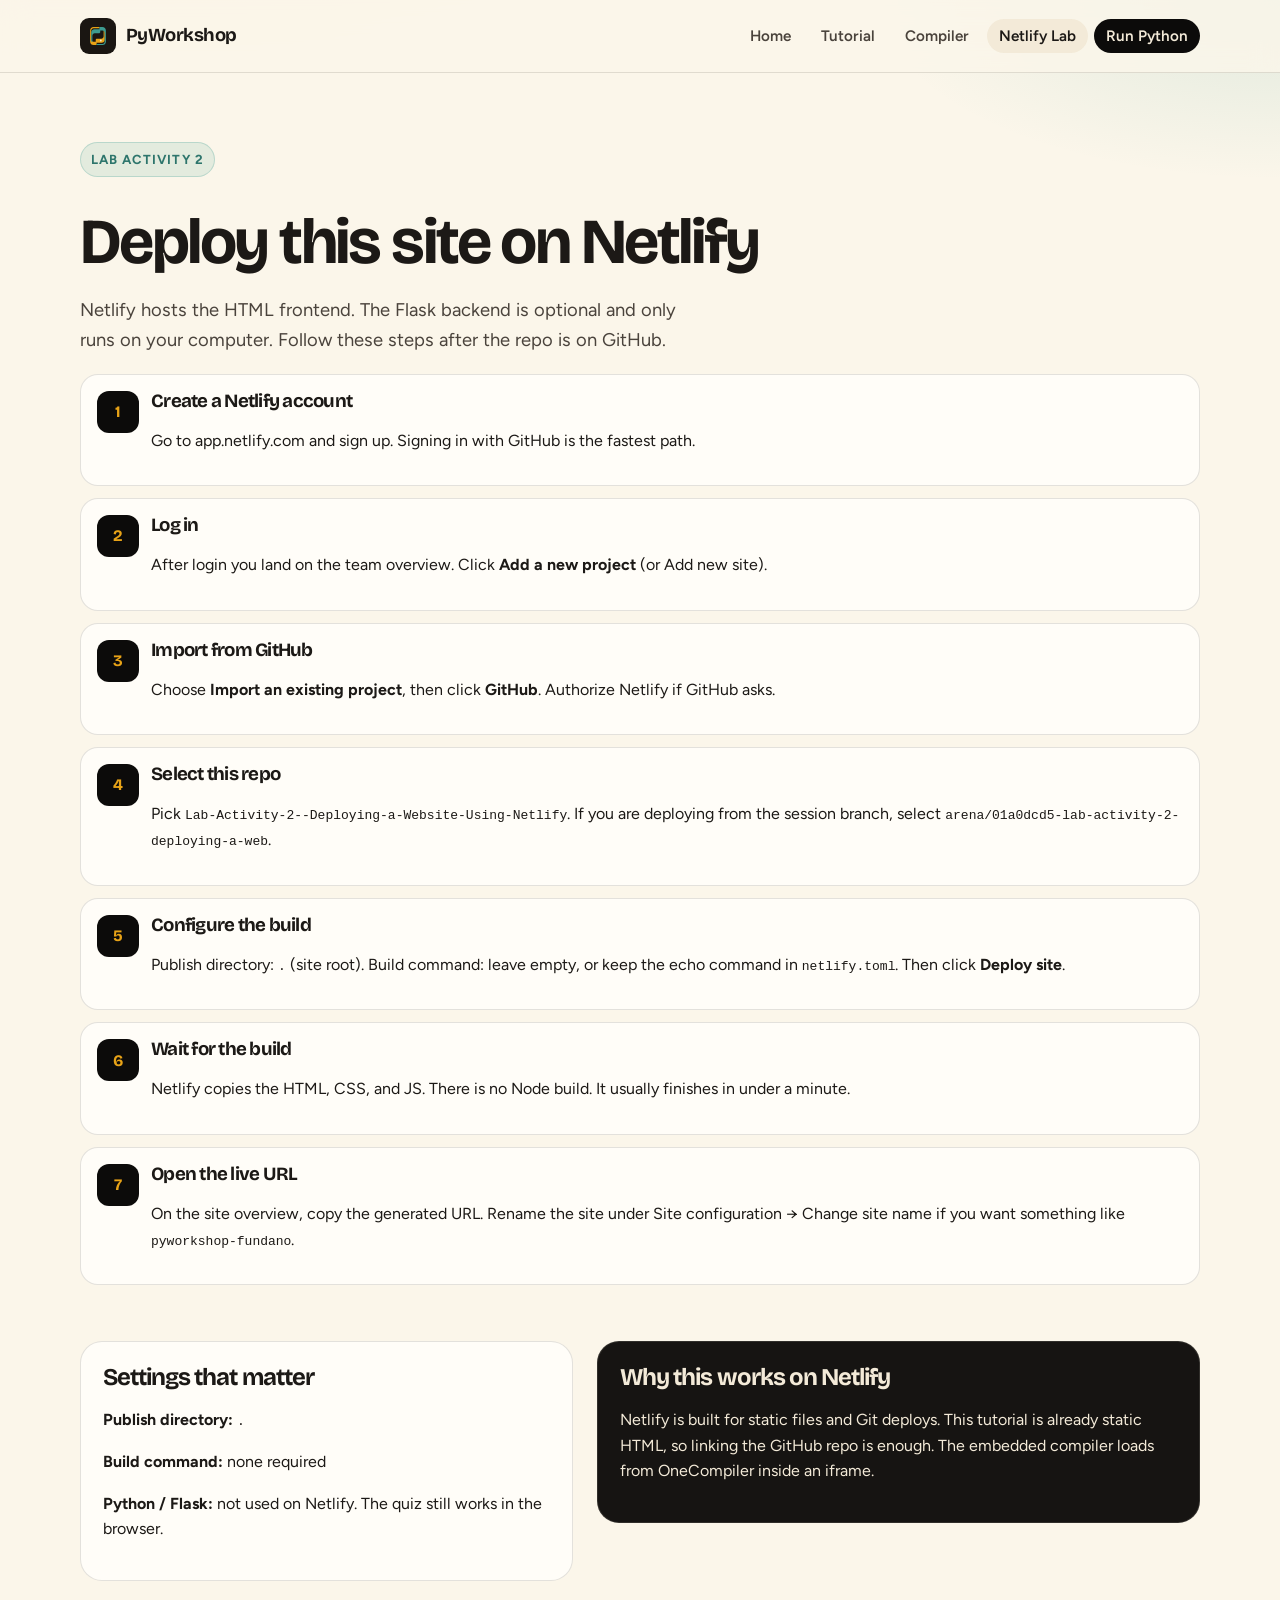
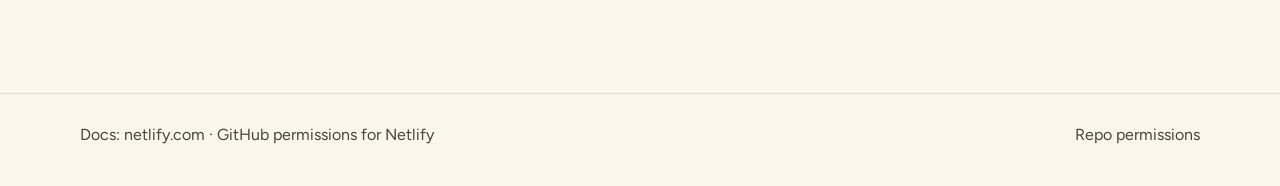
==== deploy.html @ e8c6c241 "Add Python tutorial site with HTML frontend and Flask backend Static pages for Netlify, an embedded " ====
<!DOCTYPE html>
<html lang="en">
<head>
  <meta charset="UTF-8">
  <meta name="viewport" content="width=device-width, initial-scale=1">
  <title>Deploy on Netlify · PyWorkshop</title>
  <link rel="icon" href="assets/mark.svg" type="image/svg+xml">
  <link rel="preconnect" href="https://fonts.googleapis.com">
  <link rel="preconnect" href="https://fonts.gstatic.com" crossorigin>
  <link href="https://fonts.googleapis.com/css2?family=Bricolage+Grotesque:opsz,wght@12..96,600;12..96,700&family=Figtree:wght@400;600;700&family=IBM+Plex+Mono:wght@400;600&display=swap" rel="stylesheet">
  <link rel="stylesheet" href="css/styles.css">
</head>
<body>
  <header class="site-header">
    <nav class="nav">
      <a class="brand" href="index.html">
        <img src="assets/mark.svg" alt="">
        PyWorkshop
      </a>
      <button class="menu-btn" id="menu-toggle" aria-expanded="false" aria-controls="nav-links">Menu</button>
      <ul class="nav-links" id="nav-links">
        <li><a href="index.html">Home</a></li>
        <li><a href="learn.html">Tutorial</a></li>
        <li><a href="playground.html">Compiler</a></li>
        <li><a href="deploy.html" aria-current="page">Netlify Lab</a></li>
        <li><a class="nav-cta" href="playground.html">Run Python</a></li>
      </ul>
    </nav>
  </header>

  <main class="wrap section">
    <p class="eyebrow">Lab Activity 2</p>
    <h1>Deploy this site on Netlify</h1>
    <p class="lede">Netlify hosts the HTML frontend. The Flask backend is optional and only runs on your computer. Follow these steps after the repo is on GitHub.</p>

    <div class="steps">
      <article class="step"><span>1</span><div><h3>Create a Netlify account</h3><p>Go to <a href="https://app.netlify.com/" target="_blank" rel="noopener">app.netlify.com</a> and sign up. Signing in with GitHub is the fastest path.</p></div></article>
      <article class="step"><span>2</span><div><h3>Log in</h3><p>After login you land on the team overview. Click <strong>Add a new project</strong> (or Add new site).</p></div></article>
      <article class="step"><span>3</span><div><h3>Import from GitHub</h3><p>Choose <strong>Import an existing project</strong>, then click <strong>GitHub</strong>. Authorize Netlify if GitHub asks.</p></div></article>
      <article class="step"><span>4</span><div><h3>Select this repo</h3><p>Pick <code>Lab-Activity-2--Deploying-a-Website-Using-Netlify</code>. If you are deploying from the session branch, select <code>arena/01a0dcd5-lab-activity-2-deploying-a-web</code>.</p></div></article>
      <article class="step"><span>5</span><div><h3>Configure the build</h3><p>Publish directory: <code>.</code> (site root). Build command: leave empty, or keep the echo command in <code>netlify.toml</code>. Then click <strong>Deploy site</strong>.</p></div></article>
      <article class="step"><span>6</span><div><h3>Wait for the build</h3><p>Netlify copies the HTML, CSS, and JS. There is no Node build. It usually finishes in under a minute.</p></div></article>
      <article class="step"><span>7</span><div><h3>Open the live URL</h3><p>On the site overview, copy the generated URL. Rename the site under Site configuration → Change site name if you want something like <code>pyworkshop-fundano</code>.</p></div></article>
    </div>

    <section class="section split">
      <div class="panel">
        <h2>Settings that matter</h2>
        <p><strong>Publish directory:</strong> <code>.</code></p>
        <p><strong>Build command:</strong> none required</p>
        <p><strong>Python / Flask:</strong> not used on Netlify. The quiz still works in the browser.</p>
      </div>
      <div class="panel night-panel">
        <h2>Why this works on Netlify</h2>
        <p>Netlify is built for static files and Git deploys. This tutorial is already static HTML, so linking the GitHub repo is enough. The embedded compiler loads from OneCompiler inside an iframe.</p>
      </div>
    </section>
  </main>

  <footer>
    <div class="wrap foot">
      <span>Docs: netlify.com · GitHub permissions for Netlify</span>
      <a href="https://docs.netlify.com/configure-builds/repo-permissions-linking/" target="_blank" rel="noopener">Repo permissions</a>
    </div>
  </footer>
  <script src="js/app.js"></script>
</body>
</html>
---- css/styles.css ----
:root {
  --ink: #1c1916;
  --ink-soft: #4a433c;
  --paper: #f3ead8;
  --paper-2: #e9dfc8;
  --cream: #fbf6ea;
  --night: #0c0b0a;
  --night-2: #161412;
  --night-3: #221e1a;
  --amber: #e8a317;
  --amber-deep: #c48412;
  --teal: #3d9b8f;
  --teal-deep: #2d756c;
  --rust: #c45c26;
  --line: rgba(28, 25, 22, 0.12);
  --line-light: rgba(243, 234, 216, 0.12);
  --shadow: 0 24px 50px rgba(12, 11, 10, 0.18);
  --font-display: "Bricolage Grotesque", "Segoe UI", sans-serif;
  --font-body: "Figtree", "Segoe UI", sans-serif;
  --font-mono: "IBM Plex Mono", ui-monospace, monospace;
  --radius: 18px;
  --max: 1120px;
}

*,
*::before,
*::after {
  box-sizing: border-box;
}

html {
  scroll-behavior: smooth;
}

body {
  margin: 0;
  color: var(--ink);
  background:
    radial-gradient(1200px 500px at 10% -10%, rgba(232, 163, 23, 0.16), transparent 50%),
    radial-gradient(900px 400px at 100% 0%, rgba(61, 155, 143, 0.14), transparent 45%),
    var(--cream);
  font-family: var(--font-body);
  line-height: 1.6;
  min-height: 100vh;
}

img,
svg {
  max-width: 100%;
  display: block;
}

a {
  color: inherit;
  text-decoration: none;
}

button,
input,
select {
  font: inherit;
}

.skip {
  position: absolute;
  left: -999px;
  top: 8px;
}

.skip:focus {
  left: 8px;
  background: var(--amber);
  color: var(--night);
  padding: 8px 12px;
  border-radius: 8px;
  z-index: 100;
}

.site-header {
  position: sticky;
  top: 0;
  z-index: 40;
  backdrop-filter: blur(14px);
  background: rgba(251, 246, 234, 0.84);
  border-bottom: 1px solid var(--line);
}

.nav {
  width: min(var(--max), calc(100% - 32px));
  margin: 0 auto;
  display: flex;
  align-items: center;
  justify-content: space-between;
  gap: 16px;
  min-height: 72px;
}

.brand {
  display: flex;
  align-items: center;
  gap: 10px;
  font-family: var(--font-display);
  font-weight: 700;
  letter-spacing: -0.03em;
  font-size: 1.15rem;
}

.brand img {
  width: 36px;
  height: 36px;
}

.nav-links {
  display: flex;
  align-items: center;
  gap: 6px;
  list-style: none;
  margin: 0;
  padding: 0;
}

.nav-links a {
  padding: 8px 12px;
  border-radius: 999px;
  color: var(--ink-soft);
  font-weight: 600;
  font-size: 0.95rem;
}

.nav-links a:hover,
.nav-links a[aria-current="page"] {
  background: var(--paper);
  color: var(--ink);
}

.nav-cta {
  background: var(--night) !important;
  color: var(--paper) !important;
}

.menu-btn {
  display: none;
  border: 1px solid var(--line);
  background: var(--paper);
  border-radius: 10px;
  padding: 8px 10px;
  cursor: pointer;
}

.wrap {
  width: min(var(--max), calc(100% - 32px));
  margin: 0 auto;
}

.hero {
  display: grid;
  grid-template-columns: 1.15fr 0.85fr;
  gap: 40px;
  align-items: center;
  padding: 56px 0 28px;
}

.eyebrow {
  display: inline-flex;
  align-items: center;
  gap: 8px;
  font-size: 0.82rem;
  font-weight: 700;
  letter-spacing: 0.08em;
  text-transform: uppercase;
  color: var(--teal-deep);
  background: rgba(61, 155, 143, 0.12);
  border: 1px solid rgba(61, 155, 143, 0.25);
  padding: 6px 10px;
  border-radius: 999px;
}

h1,
h2,
h3 {
  font-family: var(--font-display);
  letter-spacing: -0.04em;
  line-height: 1.12;
  margin: 0 0 12px;
}

h1 {
  font-size: clamp(2.4rem, 5vw, 4.2rem);
  margin-top: 16px;
}

.lede {
  font-size: 1.15rem;
  color: var(--ink-soft);
  max-width: 52ch;
}

.actions {
  display: flex;
  flex-wrap: wrap;
  gap: 10px;
  margin-top: 24px;
}

.btn {
  display: inline-flex;
  align-items: center;
  justify-content: center;
  gap: 8px;
  border-radius: 999px;
  padding: 12px 18px;
  font-weight: 700;
  border: 1px solid transparent;
  cursor: pointer;
  transition: transform 0.15s ease, background 0.15s ease;
}

.btn:hover {
  transform: translateY(-1px);
}

.btn-primary {
  background: var(--night);
  color: var(--paper);
}

.btn-amber {
  background: var(--amber);
  color: var(--night);
}

.btn-ghost {
  background: transparent;
  border-color: var(--line);
  color: var(--ink);
}

.hero-card {
  background: var(--night);
  color: var(--paper);
  border-radius: 28px;
  padding: 22px;
  box-shadow: var(--shadow);
  position: relative;
  overflow: hidden;
}

.hero-card::after {
  content: "";
  position: absolute;
  width: 180px;
  height: 180px;
  right: -40px;
  top: -40px;
  background: radial-gradient(circle, rgba(232, 163, 23, 0.35), transparent 70%);
}

.terminal-bar {
  display: flex;
  gap: 6px;
  margin-bottom: 16px;
}

.dot {
  width: 10px;
  height: 10px;
  border-radius: 50%;
  background: #5a534c;
}

.dot:nth-child(1) { background: #c45c26; }
.dot:nth-child(2) { background: #e8a317; }
.dot:nth-child(3) { background: #3d9b8f; }

.hero-card pre {
  margin: 0;
  font-family: var(--font-mono);
  font-size: 0.92rem;
  line-height: 1.7;
  position: relative;
  z-index: 1;
}

.kw { color: #e8a317; }
.fn { color: #7fd4c9; }
.st { color: #f3ead8; }
.cm { color: #8a8176; }

.stats {
  display: grid;
  grid-template-columns: repeat(3, 1fr);
  gap: 12px;
  margin: 28px 0 8px;
}

.stat {
  background: var(--paper);
  border: 1px solid var(--line);
  border-radius: var(--radius);
  padding: 16px;
}

.stat b {
  display: block;
  font-family: var(--font-display);
  font-size: 1.4rem;
  letter-spacing: -0.03em;
}

.section {
  padding: 56px 0;
}

.section-head {
  display: flex;
  justify-content: space-between;
  align-items: end;
  gap: 16px;
  margin-bottom: 24px;
}

.muted {
  color: var(--ink-soft);
}

.cards {
  display: grid;
  grid-template-columns: repeat(3, 1fr);
  gap: 16px;
}

.card {
  background: #fffdf8;
  border: 1px solid var(--line);
  border-radius: 22px;
  padding: 20px;
  min-height: 180px;
}

.card h3 {
  font-size: 1.25rem;
}

.num {
  font-family: var(--font-mono);
  font-size: 0.78rem;
  color: var(--amber-deep);
  font-weight: 700;
}

.split {
  display: grid;
  grid-template-columns: 0.9fr 1.1fr;
  gap: 24px;
  align-items: start;
}

.panel {
  background: #fffdf8;
  border: 1px solid var(--line);
  border-radius: 22px;
  padding: 22px;
}

.night-panel {
  background: var(--night-2);
  color: var(--paper);
  border: 1px solid var(--line-light);
}

.code {
  font-family: var(--font-mono);
  font-size: 0.88rem;
  background: var(--night);
  color: var(--paper);
  border-radius: 16px;
  padding: 16px;
  overflow: auto;
  position: relative;
}

.copy {
  position: absolute;
  top: 10px;
  right: 10px;
  background: var(--night-3);
  color: var(--paper);
  border: 1px solid var(--line-light);
  border-radius: 999px;
  padding: 4px 10px;
  cursor: pointer;
  font-size: 0.75rem;
}

.learn-layout {
  display: grid;
  grid-template-columns: 250px 1fr;
  gap: 22px;
  padding: 32px 0 64px;
}

.toc {
  position: sticky;
  top: 92px;
  align-self: start;
  background: #fffdf8;
  border: 1px solid var(--line);
  border-radius: 20px;
  padding: 14px;
}

.toc h2 {
  font-size: 0.95rem;
  margin: 6px 8px 10px;
}

.toc a {
  display: block;
  padding: 8px 10px;
  border-radius: 12px;
  color: var(--ink-soft);
  font-weight: 600;
  font-size: 0.92rem;
}

.toc a:hover,
.toc a.active {
  background: var(--paper);
  color: var(--ink);
}

.lesson {
  background: #fffdf8;
  border: 1px solid var(--line);
  border-radius: 24px;
  padding: 28px;
  margin-bottom: 18px;
}

.lesson h2 {
  font-size: 1.8rem;
}

.chip-row {
  display: flex;
  flex-wrap: wrap;
  gap: 8px;
  margin: 12px 0 18px;
}

.chip {
  font-size: 0.8rem;
  font-weight: 700;
  background: var(--paper);
  border-radius: 999px;
  padding: 4px 10px;
}

.compiler-shell {
  background: var(--night);
  border-radius: 24px;
  padding: 16px;
  border: 1px solid var(--line-light);
}

.compiler-shell h2 {
  color: var(--paper);
  font-size: 1.3rem;
  margin-bottom: 4px;
}

.compiler-shell p {
  color: #cabbab;
  margin-top: 0;
}

.compiler-shell iframe {
  width: 100%;
  min-height: 620px;
  border: 0;
  border-radius: 16px;
  background: #111;
}

.snippet-row {
  display: flex;
  flex-wrap: wrap;
  gap: 8px;
  margin: 12px 0 16px;
}

.snippet-row button {
  background: var(--night-3);
  color: var(--paper);
  border: 1px solid var(--line-light);
  border-radius: 999px;
  padding: 8px 12px;
  cursor: pointer;
}

.snippet-row button.active {
  background: var(--amber);
  color: var(--night);
  border-color: var(--amber);
}

.quiz {
  display: grid;
  gap: 14px;
}

.q {
  border: 1px solid var(--line);
  border-radius: 16px;
  padding: 14px;
  background: var(--cream);
}

.q label {
  display: block;
  padding: 6px 0;
  cursor: pointer;
}

.banner {
  display: none;
  margin-top: 14px;
  padding: 12px 14px;
  border-radius: 14px;
  font-weight: 700;
}

.banner.show { display: block; }
.banner.ok { background: rgba(61, 155, 143, 0.18); color: var(--teal-deep); }
.banner.bad { background: rgba(196, 92, 38, 0.16); color: var(--rust); }

.backend-pill {
  font-family: var(--font-mono);
  font-size: 0.78rem;
  padding: 8px 10px;
  border-radius: 12px;
  background: rgba(61, 155, 143, 0.12);
  color: var(--teal-deep);
  display: inline-block;
  margin-top: 8px;
}

.steps {
  display: grid;
  gap: 12px;
}

.step {
  display: grid;
  grid-template-columns: 42px 1fr;
  gap: 12px;
  background: #fffdf8;
  border: 1px solid var(--line);
  border-radius: 18px;
  padding: 16px;
}

.step span {
  width: 42px;
  height: 42px;
  border-radius: 12px;
  display: grid;
  place-items: center;
  background: var(--night);
  color: var(--amber);
  font-family: var(--font-display);
  font-weight: 700;
}

footer {
  border-top: 1px solid var(--line);
  padding: 28px 0 40px;
  color: var(--ink-soft);
}

.foot {
  display: flex;
  justify-content: space-between;
  gap: 12px;
  flex-wrap: wrap;
}

@media (max-width: 900px) {
  .hero,
  .cards,
  .split,
  .learn-layout,
  .stats {
    grid-template-columns: 1fr;
  }

  .menu-btn { display: inline-flex; }

  .nav-links {
    display: none;
    position: absolute;
    top: 72px;
    left: 16px;
    right: 16px;
    background: #fffdf8;
    border: 1px solid var(--line);
    border-radius: 16px;
    padding: 10px;
    flex-direction: column;
    align-items: stretch;
  }

  .nav-links.open { display: flex; }

  .toc { position: static; }
}
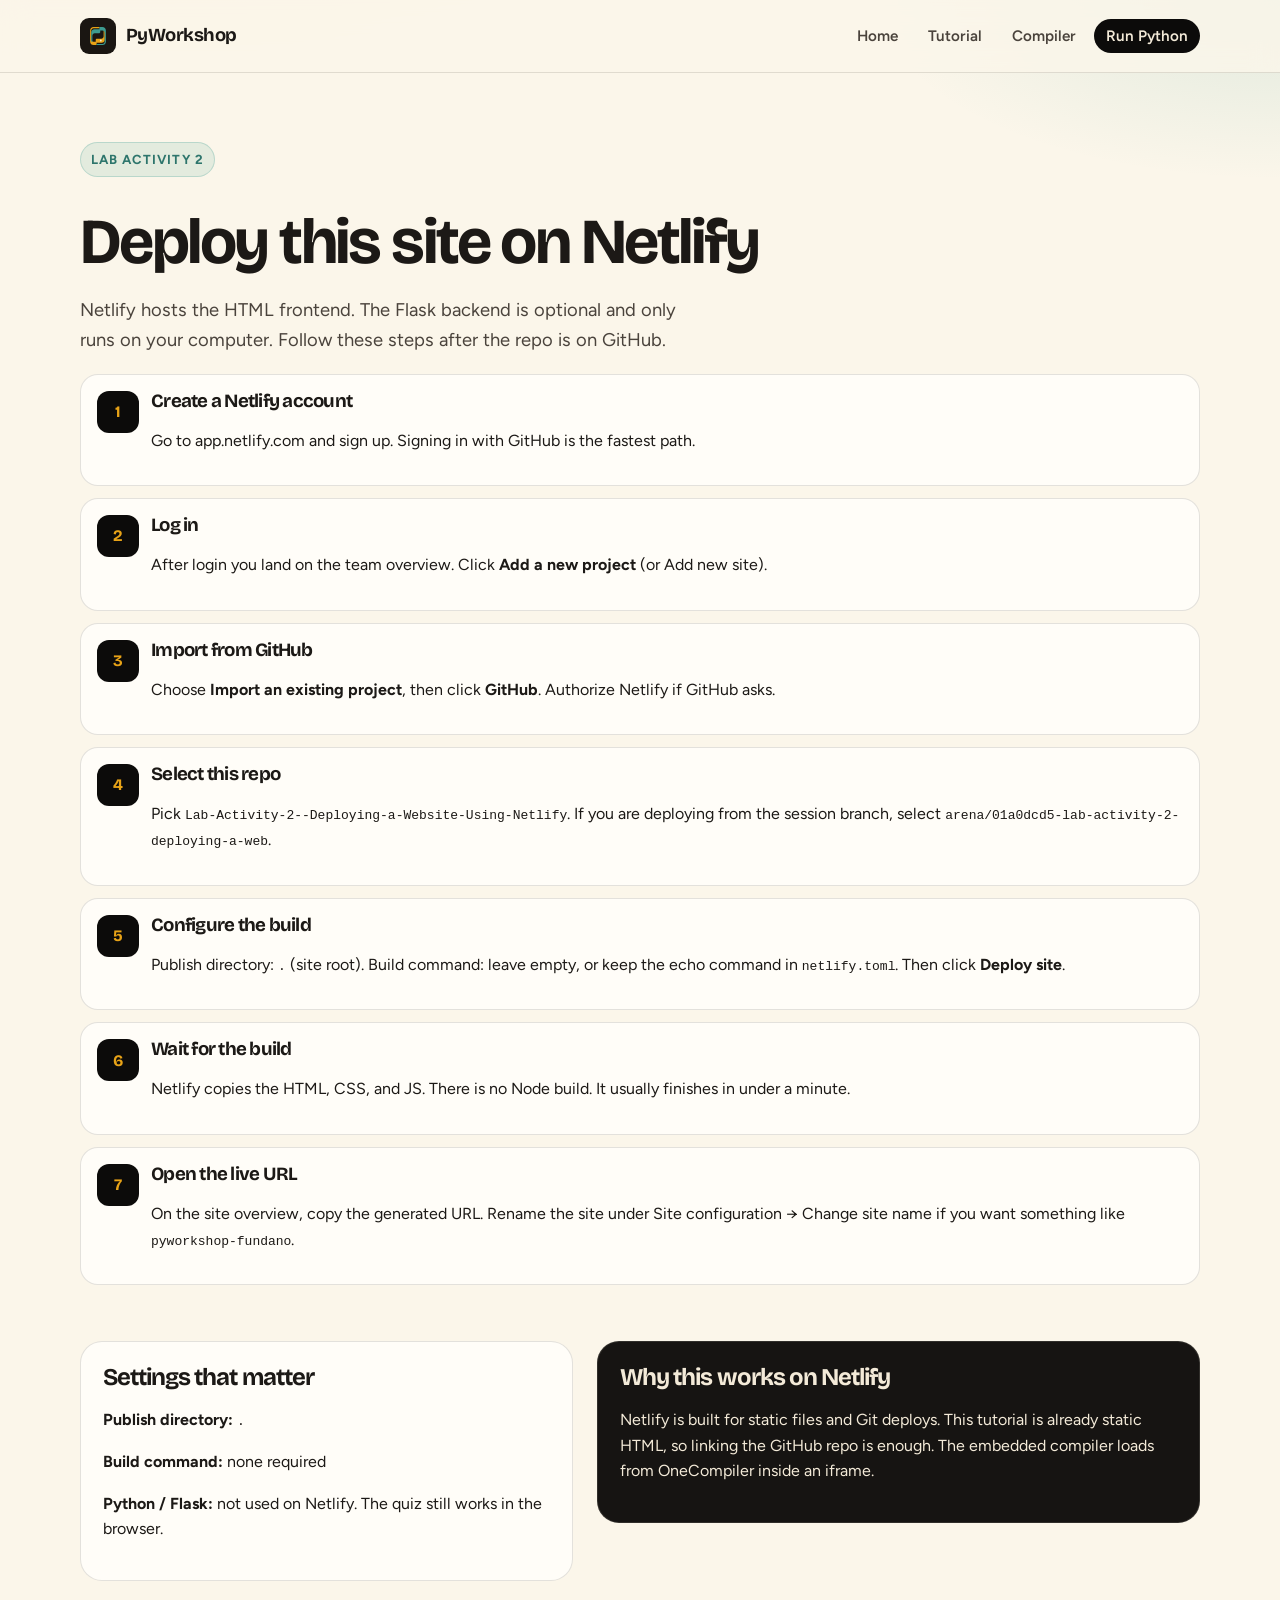
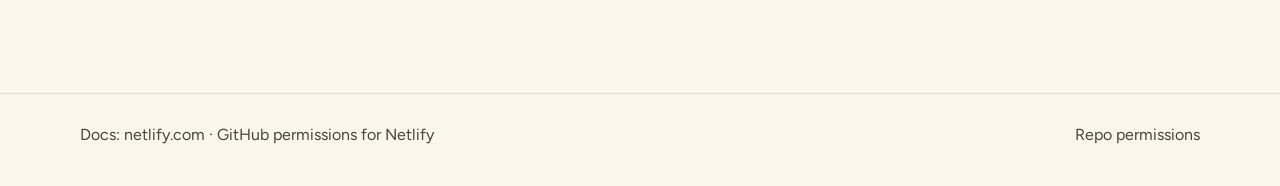
==== commit 6c68c2f2: "Update deploy.html" ====
--- a/deploy.html
+++ b/deploy.html
@@ -22,7 +22,7 @@
         <li><a href="index.html">Home</a></li>
         <li><a href="learn.html">Tutorial</a></li>
         <li><a href="playground.html">Compiler</a></li>
-        <li><a href="deploy.html" aria-current="page">Netlify Lab</a></li>
+       
         <li><a class="nav-cta" href="playground.html">Run Python</a></li>
       </ul>
     </nav>
